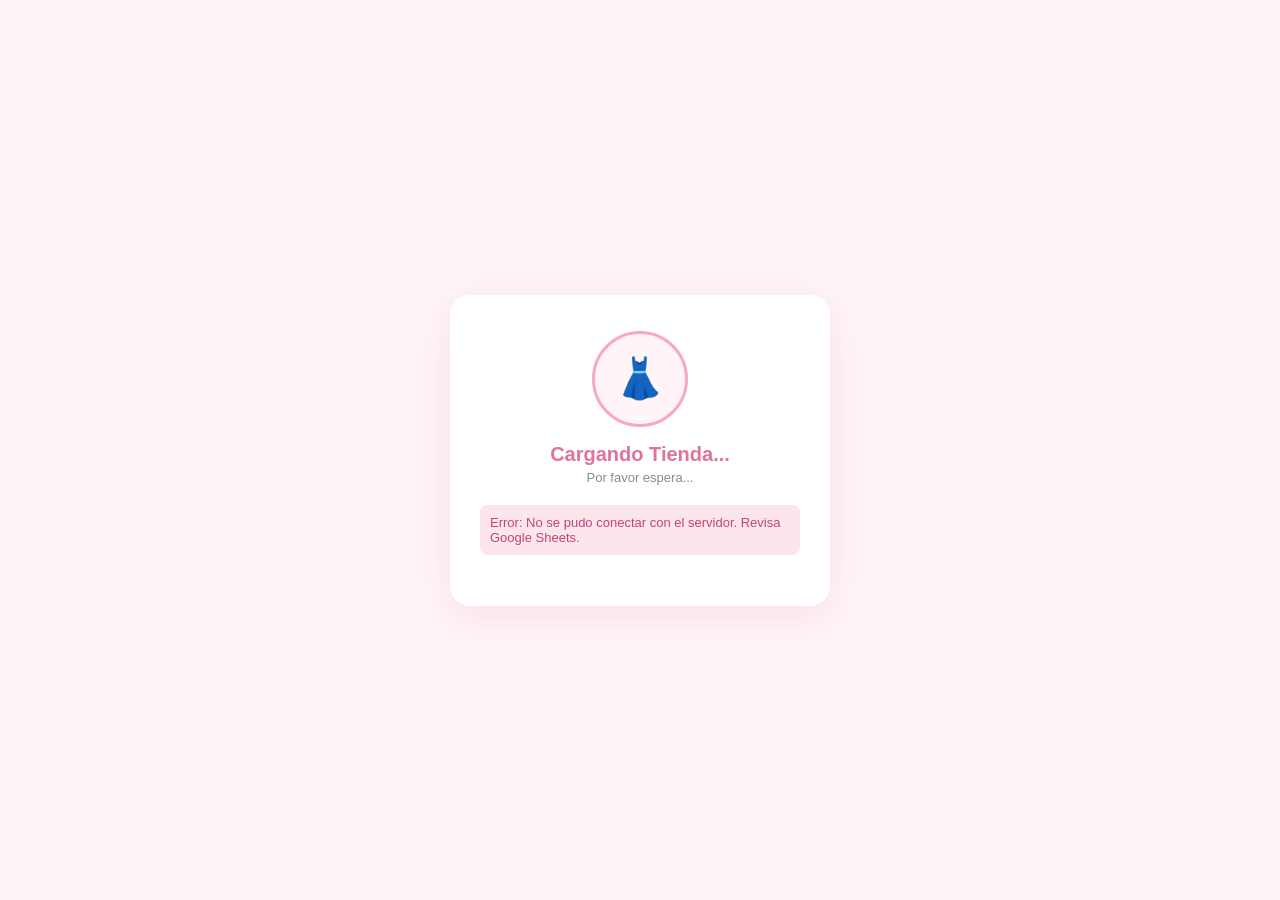
==== index.html @ da3b4fdd "index.html" ====
<!DOCTYPE html>
<html lang="es">
<head>
  <meta charset="utf-8">
  <meta name="viewport" content="width=device-width, initial-scale=1">
  <title>Sistema POS - Mi Tienda de Ropa</title>
  <style>
    :root { --rosa: #f7a8c4; --rosa-oscuro: #e0729e; --blanco: #ffffff; --gris: #8a8a8a; --fondo: #fff5f8; }
    * { box-sizing: border-box; }
    body { font-family: 'Segoe UI', Arial, sans-serif; margin: 0; background: var(--fondo); min-height: 100vh; display: flex; align-items: center; justify-content: center; color: #333; }
    
    /* TARJETA DE LOGIN */
    .auth-card { background: var(--blanco); border-radius: 20px; padding: 36px 30px; box-shadow: 0 10px 40px rgba(224, 114, 158, 0.18); text-align: center; width: 100%; max-width: 380px; }
    .logo-box { width: 96px; height: 96px; margin: 0 auto 16px; border-radius: 50%; background: var(--fondo); border: 3px solid var(--rosa); display: flex; align-items: center; justify-content: center; overflow: hidden; font-size: 40px; }
    .logo-box img { width: 100%; height: 100%; object-fit: cover; }
    h1 { font-size: 20px; margin: 4px 0; color: var(--rosa-oscuro); font-weight: 700; }
    .subtitulo { font-size: 13px; color: var(--gris); margin-bottom: 20px; }
    input { width: 100%; padding: 12px; margin-bottom: 12px; border: 1.5px solid #f0d5e0; border-radius: 10px; outline: none; }
    .btn-principal { width: 100%; padding: 12px; background: linear-gradient(135deg, var(--rosa), var(--rosa-oscuro)); color: white; border: none; border-radius: 10px; font-weight: 600; cursor: pointer; transition: 0.3s; }
    .btn-principal:hover { opacity: 0.8; }
    .btn-principal:disabled { background: #ccc; cursor: not-allowed; }
    
    /* MENSAJES */
    .mensaje { font-size: 13px; padding: 10px; border-radius: 8px; margin-bottom: 15px; display: none; text-align: left; }
    .error { background: #fde5ec; color: #c0447a; display: block; }
    .ok { background: #e6f7ea; color: #2a8a4a; display: block; }
    .oculto { display: none; }
    .switch-modo { margin-top: 15px; font-size: 13px; color: var(--gris); }
    .switch-modo a { color: var(--rosa-oscuro); text-decoration: none; font-weight: 600; cursor: pointer; }

    /* DASHBOARD (APP) */
    #vistaApp { width: 95%; max-width: 900px; padding: 20px; }
    .topbar { background: white; padding: 15px; border-radius: 15px; display: flex; justify-content: space-between; align-items: center; margin-bottom: 20px; box-shadow: 0 4px 15px rgba(0,0,0,0.05); }
    .card-inv { background: white; padding: 20px; border-radius: 15px; box-shadow: 0 4px 15px rgba(0,0,0,0.05); overflow-x: auto; }
    table { width: 100%; border-collapse: collapse; min-width: 500px; }
    th, td { padding: 12px; text-align: left; border-bottom: 1px solid #eee; font-size: 14px; }
    th { color: var(--gris); font-weight: 600; text-transform: uppercase; font-size: 11px; }
  </style>
</head>
<body>

  <!-- PANTALLA DE LOGIN / REGISTRO -->
  <div id="vistaAuth" class="auth-card">
    <div class="logo-box" id="logoContenedor">👗</div>
    <h1 id="uiNombreTienda">Cargando Tienda...</h1>
    <div class="subtitulo" id="uiSubtitulo">Por favor espera...</div>

    <div id="msgAuth" class="mensaje"></div>

    <!-- Formulario Login -->
    <div id="formLogin" class="oculto">
      <input type="text" id="logUser" placeholder="Usuario">
      <input type="password" id="logPass" placeholder="Contraseña">
      <button class="btn-principal" id="btnIngresar" onclick="ejecutarLogin()">Ingresar</button>
      <div class="switch-modo">¿No tienes cuenta? <a onclick="cambiarVista(true)">Crear usuario</a></div>
    </div>

    <!-- Formulario Registro -->
    <div id="formReg" class="oculto">
      <input type="text" id="regNom" placeholder="Nombre completo">
      <input type="text" id="regUser" placeholder="Nombre de usuario">
      <input type="password" id="regPass" placeholder="Contraseña">
      <button class="btn-principal" id="btnRegistrar" onclick="ejecutarRegistro()">Registrarme</button>
      <div class="switch-modo">¿Ya tienes cuenta? <a onclick="cambiarVista(false)">Iniciar sesión</a></div>
    </div>
  </div>

  <!-- PANTALLA PRINCIPAL (DASHBOARD) -->
  <div id="vistaApp" class="oculto">
    <div class="topbar">
      <div>
        <strong id="appNombreTienda" style="color: var(--rosa-oscuro);">Tienda</strong> | 
        <span id="appUser" style="font-size: 13px; color: var(--gris);">Usuario</span>
      </div>
      <button onclick="location.reload()" style="background:none; border:1px solid var(--rosa-oscuro); color:var(--rosa-oscuro); cursor:pointer; padding:6px 12px; border-radius:8px; font-weight: 600;">Cerrar Sesión</button>
    </div>

    <div class="card-inv">
      <h3 style="margin-top: 0; color: var(--rosa-oscuro);">📦 Inventario Actual</h3>
      <table>
        <thead>
          <tr><th>Producto</th><th>Categoría</th><th>Stock</th><th>Precio</th></tr>
        </thead>
        <tbody id="bodyInv">
          <tr><td colspan="4">Cargando inventario...</td></tr>
        </tbody>
      </table>
    </div>
  </div>

  <script>
    const API_URL = 'https://script.google.com/macros/s/AKfycbwF0T4dFM_SbfCxq6dBBSdQBL_xP2R64RZFJW-ly0AGiEWuRvVrIHXV7AQ2WrchaT_W/exec';
    let sesionActual = null;

    // FUNCIÓN PARA LLAMAR AL SERVIDOR
    async function llamarAPI(accion, params = {}, metodo = 'POST') {
      let url = API_URL;
      let opciones = { 
        method: 'POST', 
        mode: 'cors', 
        headers: { 'Content-Type': 'text/plain;charset=utf-8' } 
      };
      
      const cuerpo = { action: accion, ...params };
      
      if (metodo === 'GET') { 
        url += `?${new URLSearchParams(cuerpo).toString()}`; 
        opciones.method = 'GET'; 
        delete opciones.headers;
      } else { 
        opciones.body = JSON.stringify(cuerpo); 
      }

      const res = await fetch(url, opciones);
      const texto = await res.text();
      const json = JSON.parse(texto);
      if (!json.ok) throw new Error(json.error);
      return json.data;
    }

    // CARGA INICIAL
    window.onload = async () => {
      try {
        const config = await llamarAPI('getConfigPublica', {}, 'GET');
        document.getElementById('uiNombreTienda').innerText = config.nombreEmpresa;
        document.getElementById('uiSubtitulo').innerText = 'Ingresa a tu cuenta';
        document.getElementById('formLogin').classList.remove('oculto');
        if(config.logoUrl) document.getElementById('logoContenedor').innerHTML = `<img src="${config.logoUrl}">`;
      } catch (e) {
        mostrarMensaje("Error: No se pudo conectar con el servidor. Revisa Google Sheets.", "error");
      }
    };

    // CAMBIAR ENTRE LOGIN Y REGISTRO
    function cambiarVista(irARegistro) {
      document.getElementById('formLogin').classList.toggle('oculto', irARegistro);
      document.getElementById('formReg').classList.toggle('oculto', !irARegistro);
      document.getElementById('uiSubtitulo').innerText = irARegistro ? 'Crea tu cuenta de vendedor' : 'Ingresa a tu cuenta';
      document.getElementById('msgAuth').className = 'mensaje';
    }

    function mostrarMensaje(txt, tipo) {
      const m = document.getElementById('msgAuth');
      m.innerText = txt;
      m.className = `mensaje ${tipo}`;
    }

    // --- FUNCIÓN LOGIN ---
    async function ejecutarLogin() {
      const usuario = document.getElementById('logUser').value.trim();
      const password = document.getElementById('logPass').value;
      const btn = document.getElementById('btnIngresar');

      if (!usuario || !password) return mostrarMensaje("Completa todos los campos", "error");

      try {
        btn.disabled = true;
        mostrarMensaje("Validando...", "ok");
        const data = await llamarAPI('login', { usuario, password });
        sesionActual = data;
        entrarApp();
      } catch (e) {
        mostrarMensaje(e.message, "error");
      } finally {
        btn.disabled = false;
      }
    }

    // --- FUNCIÓN REGISTRO ---
    async function ejecutarRegistro() {
      const nombre = document.getElementById('regNom').value.trim();
      const usuario = document.getElementById('regUser').value.trim();
      const password = document.getElementById('regPass').value;
      const btn = document.getElementById('btnRegistrar');

      if (!nombre || !usuario || !password) return mostrarMensaje("Completa todos los campos", "error");

      try {
        btn.disabled = true;
        mostrarMensaje("Registrando...", "ok");
        await llamarAPI('registrarUsuario', { nombre, usuario, password });
        mostrarMensaje("¡Cuenta creada! Inicia sesión ahora.", "ok");
        cambiarVista(false);
      } catch (e) {
        mostrarMensaje(e.message, "error");
      } finally {
        btn.disabled = false;
      }
    }

    // ENTRAR AL DASHBOARD
    function entrarApp() {
      document.getElementById('vistaAuth').classList.add('oculto');
      document.getElementById('vistaApp').classList.remove('oculto');
      document.getElementById('appUser').innerText = sesionActual.nombre;
      document.getElementById('appNombreTienda').innerText = document.getElementById('uiNombreTienda').innerText;
      cargarInventario();
    }

    // CARGAR TABLA DE INVENTARIO
    async function cargarInventario() {
      try {
        const productos = await llamarAPI('getInventario', {}, 'GET');
        const body = document.getElementById('bodyInv');
        body.innerHTML = '';

        if (!productos || productos.length === 0) {
          body.innerHTML = '<tr><td colspan="4">No hay productos registrados.</td></tr>';
          return;
        }

        productos.forEach(p => {
          body.innerHTML += `
            <tr>
              <td>${p.producto}</td>
              <td>${p.categoria || '-'}</td>
              <td style="color:${p.stock <= p.stockMinimo ? 'red':'inherit'}">${p.stock}</td>
              <td>$${p.precio}</td>
            </tr>`;
        });
      } catch (e) {
        console.error(e);
      }
    }
  </script>
</body>
</html>
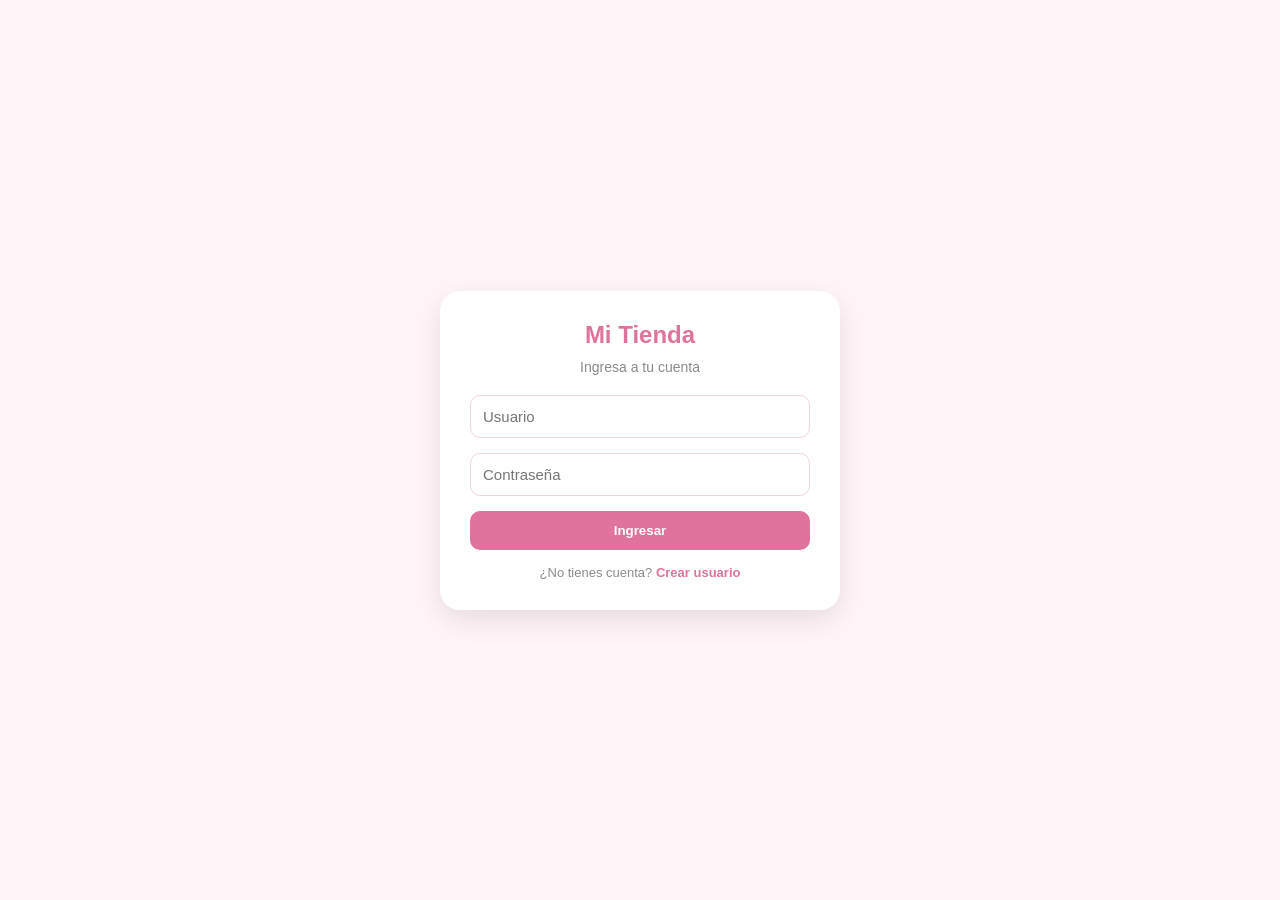
==== commit 683d87b4: "index.html" ====
--- a/index.html
+++ b/index.html
@@ -3,224 +3,168 @@
 <head>
   <meta charset="utf-8">
   <meta name="viewport" content="width=device-width, initial-scale=1">
-  <title>Sistema POS - Mi Tienda de Ropa</title>
+  <title>POS - Mi Tienda de Ropa</title>
   <style>
     :root { --rosa: #f7a8c4; --rosa-oscuro: #e0729e; --blanco: #ffffff; --gris: #8a8a8a; --fondo: #fff5f8; }
-    * { box-sizing: border-box; }
-    body { font-family: 'Segoe UI', Arial, sans-serif; margin: 0; background: var(--fondo); min-height: 100vh; display: flex; align-items: center; justify-content: center; color: #333; }
+    * { box-sizing: border-box; font-family: 'Segoe UI', sans-serif; }
+    body { margin: 0; background: var(--fondo); display: flex; align-items: center; justify-content: center; min-height: 100vh; }
     
-    /* TARJETA DE LOGIN */
-    .auth-card { background: var(--blanco); border-radius: 20px; padding: 36px 30px; box-shadow: 0 10px 40px rgba(224, 114, 158, 0.18); text-align: center; width: 100%; max-width: 380px; }
-    .logo-box { width: 96px; height: 96px; margin: 0 auto 16px; border-radius: 50%; background: var(--fondo); border: 3px solid var(--rosa); display: flex; align-items: center; justify-content: center; overflow: hidden; font-size: 40px; }
-    .logo-box img { width: 100%; height: 100%; object-fit: cover; }
-    h1 { font-size: 20px; margin: 4px 0; color: var(--rosa-oscuro); font-weight: 700; }
-    .subtitulo { font-size: 13px; color: var(--gris); margin-bottom: 20px; }
-    input { width: 100%; padding: 12px; margin-bottom: 12px; border: 1.5px solid #f0d5e0; border-radius: 10px; outline: none; }
-    .btn-principal { width: 100%; padding: 12px; background: linear-gradient(135deg, var(--rosa), var(--rosa-oscuro)); color: white; border: none; border-radius: 10px; font-weight: 600; cursor: pointer; transition: 0.3s; }
-    .btn-principal:hover { opacity: 0.8; }
-    .btn-principal:disabled { background: #ccc; cursor: not-allowed; }
+    .card { background: white; border-radius: 20px; padding: 30px; box-shadow: 0 10px 30px rgba(0,0,0,0.1); width: 100%; max-width: 400px; text-align: center; }
+    h1 { color: var(--rosa-oscuro); margin: 0 0 10px; font-size: 24px; }
+    .sub { color: var(--gris); font-size: 14px; margin-bottom: 20px; }
     
-    /* MENSAJES */
-    .mensaje { font-size: 13px; padding: 10px; border-radius: 8px; margin-bottom: 15px; display: none; text-align: left; }
+    input, select { width: 100%; padding: 12px; margin-bottom: 15px; border: 1.5px solid #f0d5e0; border-radius: 10px; outline: none; font-size: 15px; }
+    button { width: 100%; padding: 12px; background: var(--rosa-oscuro); color: white; border: none; border-radius: 10px; font-weight: bold; cursor: pointer; transition: 0.3s; }
+    button:hover { opacity: 0.8; }
+    
+    .msg { padding: 10px; border-radius: 10px; margin-bottom: 15px; font-size: 14px; display: none; }
     .error { background: #fde5ec; color: #c0447a; display: block; }
     .ok { background: #e6f7ea; color: #2a8a4a; display: block; }
+    
     .oculto { display: none; }
-    .switch-modo { margin-top: 15px; font-size: 13px; color: var(--gris); }
-    .switch-modo a { color: var(--rosa-oscuro); text-decoration: none; font-weight: 600; cursor: pointer; }
+    .link { margin-top: 15px; font-size: 13px; color: var(--gris); }
+    .link a { color: var(--rosa-oscuro); cursor: pointer; font-weight: bold; text-decoration: none; }
 
-    /* DASHBOARD (APP) */
-    #vistaApp { width: 95%; max-width: 900px; padding: 20px; }
-    .topbar { background: white; padding: 15px; border-radius: 15px; display: flex; justify-content: space-between; align-items: center; margin-bottom: 20px; box-shadow: 0 4px 15px rgba(0,0,0,0.05); }
-    .card-inv { background: white; padding: 20px; border-radius: 15px; box-shadow: 0 4px 15px rgba(0,0,0,0.05); overflow-x: auto; }
-    table { width: 100%; border-collapse: collapse; min-width: 500px; }
-    th, td { padding: 12px; text-align: left; border-bottom: 1px solid #eee; font-size: 14px; }
-    th { color: var(--gris); font-weight: 600; text-transform: uppercase; font-size: 11px; }
+    /* Estilos del Dashboard */
+    #vistaApp { max-width: 900px; width: 95%; }
+    .tabla-box { background: white; padding: 20px; border-radius: 15px; margin-top: 20px; overflow-x: auto; }
+    table { width: 100%; border-collapse: collapse; }
+    th, td { text-align: left; padding: 12px; border-bottom: 1px solid #eee; }
+    th { color: var(--gris); font-size: 12px; text-transform: uppercase; }
   </style>
 </head>
 <body>
 
-  <!-- PANTALLA DE LOGIN / REGISTRO -->
-  <div id="vistaAuth" class="auth-card">
-    <div class="logo-box" id="logoContenedor">👗</div>
-    <h1 id="uiNombreTienda">Cargando Tienda...</h1>
-    <div class="subtitulo" id="uiSubtitulo">Por favor espera...</div>
+  <!-- PANTALLA DE ACCESO -->
+  <div id="vistaAuth" class="card">
+    <h1 id="txtTienda">Mi Tienda</h1>
+    <div class="sub" id="txtSub">Ingresa a tu cuenta</div>
+    <div id="mensaje" class="msg"></div>
 
-    <div id="msgAuth" class="mensaje"></div>
-
-    <!-- Formulario Login -->
-    <div id="formLogin" class="oculto">
-      <input type="text" id="logUser" placeholder="Usuario">
-      <input type="password" id="logPass" placeholder="Contraseña">
-      <button class="btn-principal" id="btnIngresar" onclick="ejecutarLogin()">Ingresar</button>
-      <div class="switch-modo">¿No tienes cuenta? <a onclick="cambiarVista(true)">Crear usuario</a></div>
+    <!-- Login -->
+    <div id="formLogin">
+      <input type="text" id="lUser" placeholder="Usuario">
+      <input type="password" id="lPass" placeholder="Contraseña">
+      <button onclick="login()">Ingresar</button>
+      <div class="link">¿No tienes cuenta? <a onclick="toggle(true)">Crear usuario</a></div>
     </div>
 
-    <!-- Formulario Registro -->
+    <!-- Registro -->
     <div id="formReg" class="oculto">
-      <input type="text" id="regNom" placeholder="Nombre completo">
-      <input type="text" id="regUser" placeholder="Nombre de usuario">
-      <input type="password" id="regPass" placeholder="Contraseña">
-      <button class="btn-principal" id="btnRegistrar" onclick="ejecutarRegistro()">Registrarme</button>
-      <div class="switch-modo">¿Ya tienes cuenta? <a onclick="cambiarVista(false)">Iniciar sesión</a></div>
+      <input type="text" id="rNom" placeholder="Nombre Completo">
+      <input type="text" id="rUser" placeholder="Nombre de Usuario">
+      <input type="password" id="rPass" placeholder="Contraseña">
+      <select id="rRol">
+        <option value="Vendedor">Vendedor</option>
+        <option value="Admin">Administrador</option>
+      </select>
+      <button onclick="registrar()">Registrar Usuario</button>
+      <div class="link">¿Ya tienes cuenta? <a onclick="toggle(false)">Iniciar sesión</a></div>
     </div>
   </div>
 
-  <!-- PANTALLA PRINCIPAL (DASHBOARD) -->
+  <!-- PANTALLA DE LA APP -->
   <div id="vistaApp" class="oculto">
-    <div class="topbar">
-      <div>
-        <strong id="appNombreTienda" style="color: var(--rosa-oscuro);">Tienda</strong> | 
-        <span id="appUser" style="font-size: 13px; color: var(--gris);">Usuario</span>
+    <div class="card" style="max-width: 100%; text-align: left;">
+      <div style="display: flex; justify-content: space-between; align-items: center;">
+        <div>
+          <h2 style="margin:0; color: var(--rosa-oscuro);">Hola, <span id="uNombre"></span></h2>
+          <span id="uRol" style="color: var(--gris); font-size: 14px;"></span>
+        </div>
+        <button onclick="location.reload()" style="width: auto; padding: 8px 15px;">Cerrar Sesión</button>
       </div>
-      <button onclick="location.reload()" style="background:none; border:1px solid var(--rosa-oscuro); color:var(--rosa-oscuro); cursor:pointer; padding:6px 12px; border-radius:8px; font-weight: 600;">Cerrar Sesión</button>
     </div>
 
-    <div class="card-inv">
-      <h3 style="margin-top: 0; color: var(--rosa-oscuro);">📦 Inventario Actual</h3>
+    <div class="tabla-box">
+      <h3 style="color: var(--rosa-oscuro);">📦 Inventario de Productos</h3>
       <table>
         <thead>
           <tr><th>Producto</th><th>Categoría</th><th>Stock</th><th>Precio</th></tr>
         </thead>
-        <tbody id="bodyInv">
-          <tr><td colspan="4">Cargando inventario...</td></tr>
+        <tbody id="listaInv">
+          <tr><td colspan="4">Cargando datos...</td></tr>
         </tbody>
       </table>
     </div>
   </div>
 
   <script>
-    const API_URL = 'https://script.google.com/macros/s/AKfycbwF0T4dFM_SbfCxq6dBBSdQBL_xP2R64RZFJW-ly0AGiEWuRvVrIHXV7AQ2WrchaT_W/exec';
-    let sesionActual = null;
+    // URL DE TU SCRIPT DE GOOGLE
+    const URL = 'https://script.google.com/macros/s/AKfycbwF0T4dFM_SbfCxq6dBBSdQBL_xP2R64RZFJW-ly0AGiEWuRvVrIHXV7AQ2WrchaT_W/exec';
 
-    // FUNCIÓN PARA LLAMAR AL SERVIDOR
-    async function llamarAPI(accion, params = {}, metodo = 'POST') {
-      let url = API_URL;
-      let opciones = { 
-        method: 'POST', 
-        mode: 'cors', 
-        headers: { 'Content-Type': 'text/plain;charset=utf-8' } 
+    async function api(accion, datos = {}, metodo = 'POST') {
+      const opciones = {
+        method: 'POST',
+        body: JSON.stringify({ action: accion, ...datos })
       };
-      
-      const cuerpo = { action: accion, ...params };
-      
-      if (metodo === 'GET') { 
-        url += `?${new URLSearchParams(cuerpo).toString()}`; 
-        opciones.method = 'GET'; 
-        delete opciones.headers;
-      } else { 
-        opciones.body = JSON.stringify(cuerpo); 
-      }
+      // Si es GET, enviamos parámetros en la URL
+      const link = metodo === 'GET' ? `${URL}?action=${accion}&${new URLSearchParams(datos)}` : URL;
+      if(metodo === 'GET') delete opciones.body, opciones.method = 'GET';
 
-      const res = await fetch(url, opciones);
-      const texto = await res.text();
-      const json = JSON.parse(texto);
+      const res = await fetch(link, opciones);
+      const json = await res.json();
       if (!json.ok) throw new Error(json.error);
       return json.data;
     }
 
-    // CARGA INICIAL
+    function toggle(reg) {
+      document.getElementById('formLogin').classList.toggle('oculto', reg);
+      document.getElementById('formReg').classList.toggle('oculto', !reg);
+      document.getElementById('txtSub').innerText = reg ? 'Crea tu cuenta de vendedor' : 'Ingresa a tu cuenta';
+    }
+
+    function msg(t, tipo) {
+      const e = document.getElementById('mensaje');
+      e.innerText = t;
+      e.className = 'msg ' + tipo;
+    }
+
+    async function login() {
+      const usuario = document.getElementById('lUser').value;
+      const password = document.getElementById('lPass').value;
+      try {
+        msg("Verificando...", "ok");
+        const user = await api('login', { usuario, password });
+        entrar(user);
+      } catch (e) { msg(e.message, "error"); }
+    }
+
+    async function registrar() {
+      const nombre = document.getElementById('rNom').value;
+      const usuario = document.getElementById('rUser').value;
+      const password = document.getElementById('rPass').value;
+      const rol = document.getElementById('rRol').value;
+      try {
+        msg("Guardando...", "ok");
+        await api('registrarUsuario', { nombre, usuario, password, rol });
+        msg("¡Creado! Ya puedes entrar.", "ok");
+        toggle(false);
+      } catch (e) { msg(e.message, "error"); }
+    }
+
+    function entrar(user) {
+      document.getElementById('vistaAuth').classList.add('oculto');
+      document.getElementById('vistaApp').classList.remove('oculto');
+      document.getElementById('uNombre').innerText = user.nombre;
+      document.getElementById('uRol').innerText = "Rol: " + user.rol;
+      cargarInv();
+    }
+
+    async function cargarInv() {
+      const data = await api('getInventario', {}, 'GET');
+      const body = document.getElementById('listaInv');
+      body.innerHTML = data.length ? '' : '<tr><td colspan="4">No hay productos.</td></tr>';
+      data.forEach(p => {
+        body.innerHTML += `<tr><td>${p.producto}</td><td>${p.categoria}</td><td>${p.stock}</td><td>$${p.precio}</td></tr>`;
+      });
+    }
+
+    // Al cargar la página
     window.onload = async () => {
       try {
-        const config = await llamarAPI('getConfigPublica', {}, 'GET');
-        document.getElementById('uiNombreTienda').innerText = config.nombreEmpresa;
-        document.getElementById('uiSubtitulo').innerText = 'Ingresa a tu cuenta';
-        document.getElementById('formLogin').classList.remove('oculto');
-        if(config.logoUrl) document.getElementById('logoContenedor').innerHTML = `<img src="${config.logoUrl}">`;
-      } catch (e) {
-        mostrarMensaje("Error: No se pudo conectar con el servidor. Revisa Google Sheets.", "error");
-      }
-    };
-
-    // CAMBIAR ENTRE LOGIN Y REGISTRO
-    function cambiarVista(irARegistro) {
-      document.getElementById('formLogin').classList.toggle('oculto', irARegistro);
-      document.getElementById('formReg').classList.toggle('oculto', !irARegistro);
-      document.getElementById('uiSubtitulo').innerText = irARegistro ? 'Crea tu cuenta de vendedor' : 'Ingresa a tu cuenta';
-      document.getElementById('msgAuth').className = 'mensaje';
-    }
-
-    function mostrarMensaje(txt, tipo) {
-      const m = document.getElementById('msgAuth');
-      m.innerText = txt;
-      m.className = `mensaje ${tipo}`;
-    }
-
-    // --- FUNCIÓN LOGIN ---
-    async function ejecutarLogin() {
-      const usuario = document.getElementById('logUser').value.trim();
-      const password = document.getElementById('logPass').value;
-      const btn = document.getElementById('btnIngresar');
-
-      if (!usuario || !password) return mostrarMensaje("Completa todos los campos", "error");
-
-      try {
-        btn.disabled = true;
-        mostrarMensaje("Validando...", "ok");
-        const data = await llamarAPI('login', { usuario, password });
-        sesionActual = data;
-        entrarApp();
-      } catch (e) {
-        mostrarMensaje(e.message, "error");
-      } finally {
-        btn.disabled = false;
-      }
-    }
-
-    // --- FUNCIÓN REGISTRO ---
-    async function ejecutarRegistro() {
-      const nombre = document.getElementById('regNom').value.trim();
-      const usuario = document.getElementById('regUser').value.trim();
-      const password = document.getElementById('regPass').value;
-      const btn = document.getElementById('btnRegistrar');
-
-      if (!nombre || !usuario || !password) return mostrarMensaje("Completa todos los campos", "error");
-
-      try {
-        btn.disabled = true;
-        mostrarMensaje("Registrando...", "ok");
-        await llamarAPI('registrarUsuario', { nombre, usuario, password });
-        mostrarMensaje("¡Cuenta creada! Inicia sesión ahora.", "ok");
-        cambiarVista(false);
-      } catch (e) {
-        mostrarMensaje(e.message, "error");
-      } finally {
-        btn.disabled = false;
-      }
-    }
-
-    // ENTRAR AL DASHBOARD
-    function entrarApp() {
-      document.getElementById('vistaAuth').classList.add('oculto');
-      document.getElementById('vistaApp').classList.remove('oculto');
-      document.getElementById('appUser').innerText = sesionActual.nombre;
-      document.getElementById('appNombreTienda').innerText = document.getElementById('uiNombreTienda').innerText;
-      cargarInventario();
-    }
-
-    // CARGAR TABLA DE INVENTARIO
-    async function cargarInventario() {
-      try {
-        const productos = await llamarAPI('getInventario', {}, 'GET');
-        const body = document.getElementById('bodyInv');
-        body.innerHTML = '';
-
-        if (!productos || productos.length === 0) {
-          body.innerHTML = '<tr><td colspan="4">No hay productos registrados.</td></tr>';
-          return;
-        }
-
-        productos.forEach(p => {
-          body.innerHTML += `
-            <tr>
-              <td>${p.producto}</td>
-              <td>${p.categoria || '-'}</td>
-              <td style="color:${p.stock <= p.stockMinimo ? 'red':'inherit'}">${p.stock}</td>
-              <td>$${p.precio}</td>
-            </tr>`;
-        });
-      } catch (e) {
-        console.error(e);
-      }
+        const c = await api('getConfigPublica', {}, 'GET');
+        document.getElementById('txtTienda').innerText = c.nombreEmpresa;
+      } catch(e) {}
     }
   </script>
 </body>
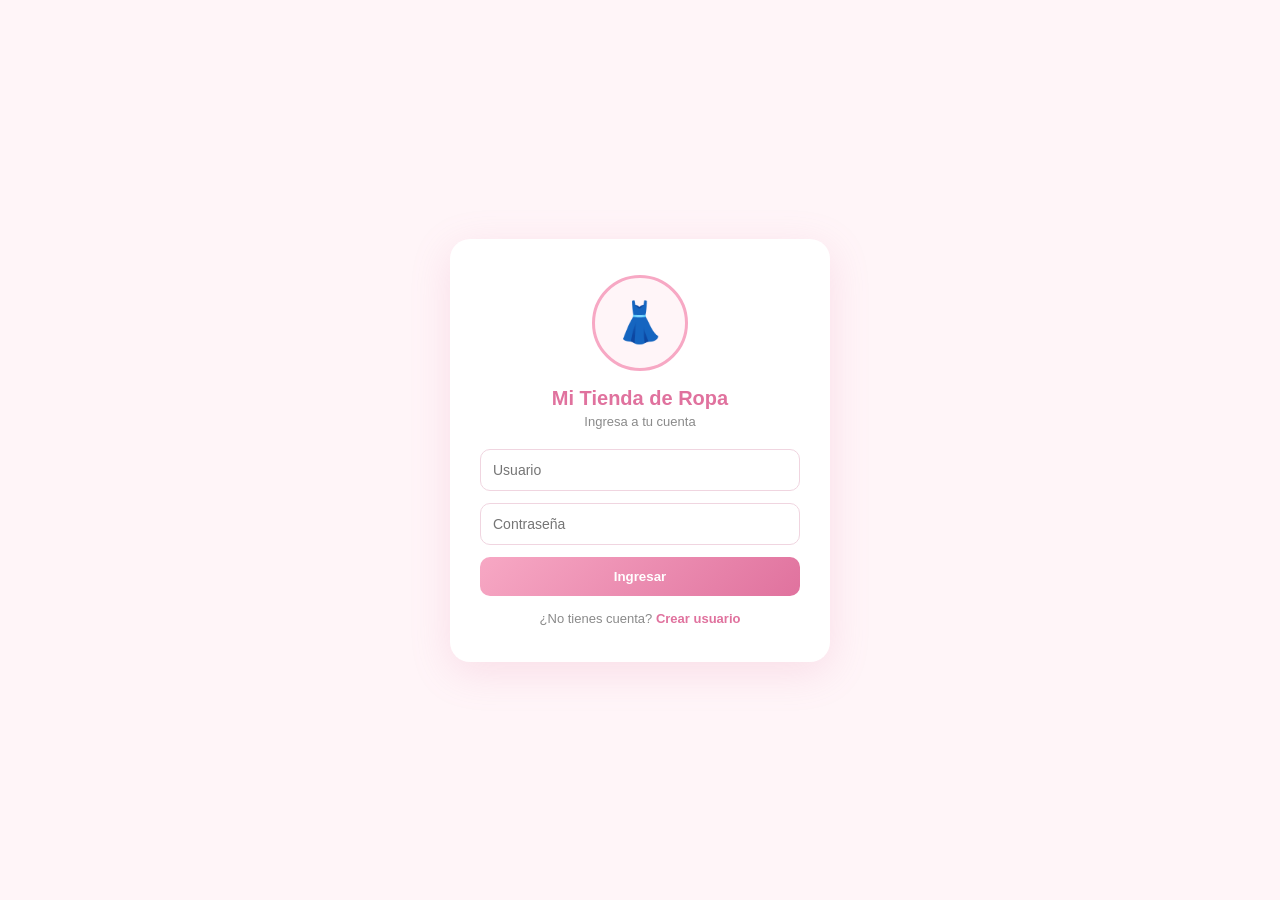
==== commit d1c86b45: "index.html" ====
--- a/index.html
+++ b/index.html
@@ -3,169 +3,195 @@
 <head>
   <meta charset="utf-8">
   <meta name="viewport" content="width=device-width, initial-scale=1">
-  <title>POS - Mi Tienda de Ropa</title>
+  <title>Mi Tienda de Ropa</title>
   <style>
-    :root { --rosa: #f7a8c4; --rosa-oscuro: #e0729e; --blanco: #ffffff; --gris: #8a8a8a; --fondo: #fff5f8; }
-    * { box-sizing: border-box; font-family: 'Segoe UI', sans-serif; }
-    body { margin: 0; background: var(--fondo); display: flex; align-items: center; justify-content: center; min-height: 100vh; }
+    :root {
+      --rosa: #f7a8c4;
+      --rosa-oscuro: #e0729e;
+      --blanco: #ffffff;
+      --gris: #8a8a8a;
+      --fondo: #fff5f8;
+    }
+    * { box-sizing: border-box; }
+    body {
+      font-family: 'Segoe UI', Arial, sans-serif;
+      margin: 0; background: var(--fondo);
+      min-height: 100vh; display: flex; align-items: center; justify-content: center; color: #333;
+    }
+
+    /* TARJETA PRINCIPAL (ESTILO ORIGINAL) */
+    .auth-card {
+      background: var(--blanco);
+      border-radius: 20px; padding: 36px 30px;
+      box-shadow: 0 10px 40px rgba(224, 114, 158, 0.18);
+      text-align: center; width: 100%; max-width: 380px;
+    }
+
+    .logo-box {
+      width: 96px; height: 96px; margin: 0 auto 16px;
+      border-radius: 50%; background: var(--fondo);
+      border: 3px solid var(--rosa);
+      display: flex; align-items: center; justify-content: center;
+      overflow: hidden; font-size: 40px;
+    }
+    .logo-box img { width: 100%; height: 100%; object-fit: cover; }
     
-    .card { background: white; border-radius: 20px; padding: 30px; box-shadow: 0 10px 30px rgba(0,0,0,0.1); width: 100%; max-width: 400px; text-align: center; }
-    h1 { color: var(--rosa-oscuro); margin: 0 0 10px; font-size: 24px; }
-    .sub { color: var(--gris); font-size: 14px; margin-bottom: 20px; }
-    
-    input, select { width: 100%; padding: 12px; margin-bottom: 15px; border: 1.5px solid #f0d5e0; border-radius: 10px; outline: none; font-size: 15px; }
-    button { width: 100%; padding: 12px; background: var(--rosa-oscuro); color: white; border: none; border-radius: 10px; font-weight: bold; cursor: pointer; transition: 0.3s; }
-    button:hover { opacity: 0.8; }
-    
-    .msg { padding: 10px; border-radius: 10px; margin-bottom: 15px; font-size: 14px; display: none; }
+    h1 { font-size: 20px; margin: 4px 0; color: var(--rosa-oscuro); font-weight: 700; }
+    .subtitulo { font-size: 13px; color: var(--gris); margin-bottom: 20px; }
+
+    input, select {
+      width: 100%; padding: 12px; margin-bottom: 12px;
+      border: 1.5px solid #f0d5e0; border-radius: 10px; outline: none; font-size: 14px;
+    }
+    input:focus { border-color: var(--rosa-oscuro); }
+
+    .btn-principal {
+      width: 100%; padding: 12px;
+      background: linear-gradient(135deg, var(--rosa), var(--rosa-oscuro));
+      color: white; border: none; border-radius: 10px;
+      font-weight: 600; cursor: pointer; transition: 0.2s;
+    }
+    .btn-principal:hover { opacity: 0.9; }
+
+    .mensaje {
+      font-size: 13px; padding: 10px; border-radius: 8px;
+      margin-bottom: 15px; display: none; text-align: left;
+    }
     .error { background: #fde5ec; color: #c0447a; display: block; }
     .ok { background: #e6f7ea; color: #2a8a4a; display: block; }
-    
+
     .oculto { display: none; }
-    .link { margin-top: 15px; font-size: 13px; color: var(--gris); }
-    .link a { color: var(--rosa-oscuro); cursor: pointer; font-weight: bold; text-decoration: none; }
+    .switch-modo { margin-top: 15px; font-size: 13px; color: var(--gris); }
+    .switch-modo a { color: var(--rosa-oscuro); font-weight: 600; text-decoration: none; cursor: pointer; }
 
-    /* Estilos del Dashboard */
-    #vistaApp { max-width: 900px; width: 95%; }
-    .tabla-box { background: white; padding: 20px; border-radius: 15px; margin-top: 20px; overflow-x: auto; }
-    table { width: 100%; border-collapse: collapse; }
-    th, td { text-align: left; padding: 12px; border-bottom: 1px solid #eee; }
-    th { color: var(--gris); font-size: 12px; text-transform: uppercase; }
+    /* DASHBOARD */
+    #vistaApp { max-width: 900px; width: 95%; margin: 20px; }
+    .topbar {
+      background: white; padding: 15px; border-radius: 15px;
+      display: flex; justify-content: space-between; align-items: center;
+      margin-bottom: 20px; box-shadow: 0 4px 15px rgba(0,0,0,0.05);
+    }
+    table { width: 100%; border-collapse: collapse; background: white; border-radius: 15px; overflow: hidden; }
+    th, td { padding: 12px; text-align: left; border-bottom: 1px solid #eee; }
+    th { color: var(--rosa-oscuro); font-size: 12px; text-transform: uppercase; }
   </style>
 </head>
 <body>
 
-  <!-- PANTALLA DE ACCESO -->
-  <div id="vistaAuth" class="card">
-    <h1 id="txtTienda">Mi Tienda</h1>
-    <div class="sub" id="txtSub">Ingresa a tu cuenta</div>
-    <div id="mensaje" class="msg"></div>
+  <div id="vistaAuth" class="auth-card">
+    <div class="logo-box" id="logoWrap">👗</div>
+    <h1 id="txtNombreTienda">Mi Tienda de Ropa</h1>
+    <div class="subtitulo" id="txtSub">Ingresa a tu cuenta</div>
+
+    <div id="msg" class="mensaje"></div>
 
     <!-- Login -->
     <div id="formLogin">
       <input type="text" id="lUser" placeholder="Usuario">
       <input type="password" id="lPass" placeholder="Contraseña">
-      <button onclick="login()">Ingresar</button>
-      <div class="link">¿No tienes cuenta? <a onclick="toggle(true)">Crear usuario</a></div>
+      <button class="btn-principal" onclick="ejecutarLogin()">Ingresar</button>
+      <div class="switch-modo">¿No tienes cuenta? <a onclick="toggle(true)">Crear usuario</a></div>
     </div>
 
     <!-- Registro -->
     <div id="formReg" class="oculto">
-      <input type="text" id="rNom" placeholder="Nombre Completo">
-      <input type="text" id="rUser" placeholder="Nombre de Usuario">
+      <input type="text" id="rNom" placeholder="Nombre completo">
+      <input type="text" id="rUser" placeholder="Nombre de usuario">
       <input type="password" id="rPass" placeholder="Contraseña">
       <select id="rRol">
         <option value="Vendedor">Vendedor</option>
         <option value="Admin">Administrador</option>
       </select>
-      <button onclick="registrar()">Registrar Usuario</button>
-      <div class="link">¿Ya tienes cuenta? <a onclick="toggle(false)">Iniciar sesión</a></div>
+      <button class="btn-principal" onclick="ejecutarRegistro()">Registrarme</button>
+      <div class="switch-modo">¿Ya tienes cuenta? <a onclick="toggle(false)">Iniciar sesión</a></div>
     </div>
   </div>
 
-  <!-- PANTALLA DE LA APP -->
+  <!-- DASHBOARD -->
   <div id="vistaApp" class="oculto">
-    <div class="card" style="max-width: 100%; text-align: left;">
-      <div style="display: flex; justify-content: space-between; align-items: center;">
-        <div>
-          <h2 style="margin:0; color: var(--rosa-oscuro);">Hola, <span id="uNombre"></span></h2>
-          <span id="uRol" style="color: var(--gris); font-size: 14px;"></span>
-        </div>
-        <button onclick="location.reload()" style="width: auto; padding: 8px 15px;">Cerrar Sesión</button>
+    <div class="topbar">
+      <div>
+        <strong style="color:var(--rosa-oscuro)" id="appTienda"></strong> | <span id="appUser"></span>
       </div>
+      <button onclick="location.reload()" style="background:none; border:1px solid red; color:red; cursor:pointer; padding:5px 10px; border-radius:8px;">Salir</button>
     </div>
-
-    <div class="tabla-box">
-      <h3 style="color: var(--rosa-oscuro);">📦 Inventario de Productos</h3>
-      <table>
-        <thead>
-          <tr><th>Producto</th><th>Categoría</th><th>Stock</th><th>Precio</th></tr>
-        </thead>
-        <tbody id="listaInv">
-          <tr><td colspan="4">Cargando datos...</td></tr>
-        </tbody>
-      </table>
-    </div>
+    <table>
+      <thead><tr><th>Producto</th><th>Categoría</th><th>Stock</th><th>Precio</th></tr></thead>
+      <tbody id="listaInv"></tbody>
+    </table>
   </div>
 
   <script>
-    // URL DE TU SCRIPT DE GOOGLE
-    const URL = 'https://script.google.com/macros/s/AKfycbwF0T4dFM_SbfCxq6dBBSdQBL_xP2R64RZFJW-ly0AGiEWuRvVrIHXV7AQ2WrchaT_W/exec';
+    const API_URL = 'https://script.google.com/macros/s/AKfycbwF0T4dFM_SbfCxq6dBBSdQBL_xP2R64RZFJW-ly0AGiEWuRvVrIHXV7AQ2WrchaT_W/exec';
 
-    async function api(accion, datos = {}, metodo = 'POST') {
-      const opciones = {
+    async function api(accion, params = {}, metodo = 'POST') {
+      const url = metodo === 'GET' ? `${API_URL}?action=${accion}&${new URLSearchParams(params)}` : API_URL;
+      const config = {
         method: 'POST',
-        body: JSON.stringify({ action: accion, ...datos })
+        headers: { 'Content-Type': 'text/plain;charset=utf-8' },
+        body: JSON.stringify({ action: accion, ...params })
       };
-      // Si es GET, enviamos parámetros en la URL
-      const link = metodo === 'GET' ? `${URL}?action=${accion}&${new URLSearchParams(datos)}` : URL;
-      if(metodo === 'GET') delete opciones.body, opciones.method = 'GET';
+      if (metodo === 'GET') delete config.body, config.method = 'GET';
 
-      const res = await fetch(link, opciones);
+      const res = await fetch(url, config);
       const json = await res.json();
       if (!json.ok) throw new Error(json.error);
       return json.data;
     }
 
-    function toggle(reg) {
-      document.getElementById('formLogin').classList.toggle('oculto', reg);
-      document.getElementById('formReg').classList.toggle('oculto', !reg);
-      document.getElementById('txtSub').innerText = reg ? 'Crea tu cuenta de vendedor' : 'Ingresa a tu cuenta';
+    function toggle(esReg) {
+      document.getElementById('formLogin').classList.toggle('oculto', esReg);
+      document.getElementById('formReg').classList.toggle('oculto', !esReg);
+      document.getElementById('txtSub').innerText = esReg ? 'Crea tu cuenta de vendedor' : 'Ingresa a tu cuenta';
+      document.getElementById('msg').style.display = 'none';
     }
 
-    function msg(t, tipo) {
-      const e = document.getElementById('mensaje');
-      e.innerText = t;
-      e.className = 'msg ' + tipo;
-    }
-
-    async function login() {
+    async function ejecutarLogin() {
       const usuario = document.getElementById('lUser').value;
       const password = document.getElementById('lPass').value;
       try {
-        msg("Verificando...", "ok");
         const user = await api('login', { usuario, password });
-        entrar(user);
-      } catch (e) { msg(e.message, "error"); }
+        entrarApp(user);
+      } catch (e) {
+        const m = document.getElementById('msg'); m.innerText = e.message; m.className = 'mensaje error';
+      }
     }
 
-    async function registrar() {
+    async function ejecutarRegistro() {
       const nombre = document.getElementById('rNom').value;
       const usuario = document.getElementById('rUser').value;
       const password = document.getElementById('rPass').value;
       const rol = document.getElementById('rRol').value;
       try {
-        msg("Guardando...", "ok");
         await api('registrarUsuario', { nombre, usuario, password, rol });
-        msg("¡Creado! Ya puedes entrar.", "ok");
+        const m = document.getElementById('msg'); m.innerText = "¡Creado! Ya puedes entrar."; m.className = 'mensaje ok';
         toggle(false);
-      } catch (e) { msg(e.message, "error"); }
+      } catch (e) {
+        const m = document.getElementById('msg'); m.innerText = e.message; m.className = 'mensaje error';
+      }
     }
 
-    function entrar(user) {
+    function entrarApp(u) {
       document.getElementById('vistaAuth').classList.add('oculto');
       document.getElementById('vistaApp').classList.remove('oculto');
-      document.getElementById('uNombre').innerText = user.nombre;
-      document.getElementById('uRol').innerText = "Rol: " + user.rol;
+      document.getElementById('appTienda').innerText = document.getElementById('txtNombreTienda').innerText;
+      document.getElementById('appUser').innerText = `${u.nombre} (${u.rol})`;
       cargarInv();
     }
 
     async function cargarInv() {
       const data = await api('getInventario', {}, 'GET');
-      const body = document.getElementById('listaInv');
-      body.innerHTML = data.length ? '' : '<tr><td colspan="4">No hay productos.</td></tr>';
-      data.forEach(p => {
-        body.innerHTML += `<tr><td>${p.producto}</td><td>${p.categoria}</td><td>${p.stock}</td><td>$${p.precio}</td></tr>`;
-      });
+      const b = document.getElementById('listaInv');
+      b.innerHTML = data.map(p => `<tr><td>${p.producto}</td><td>${p.categoria}</td><td>${p.stock}</td><td>$${p.precio}</td></tr>`).join('');
     }
 
-    // Al cargar la página
     window.onload = async () => {
       try {
-        const c = await api('getConfigPublica', {}, 'GET');
-        document.getElementById('txtTienda').innerText = c.nombreEmpresa;
+        const config = await api('getConfigPublica', {}, 'GET');
+        document.getElementById('txtNombreTienda').innerText = config.nombre;
+        if(config.logo) document.getElementById('logoWrap').innerHTML = `<img src="${config.logo}">`;
       } catch(e) {}
-    }
+    };
   </script>
 </body>
 </html>
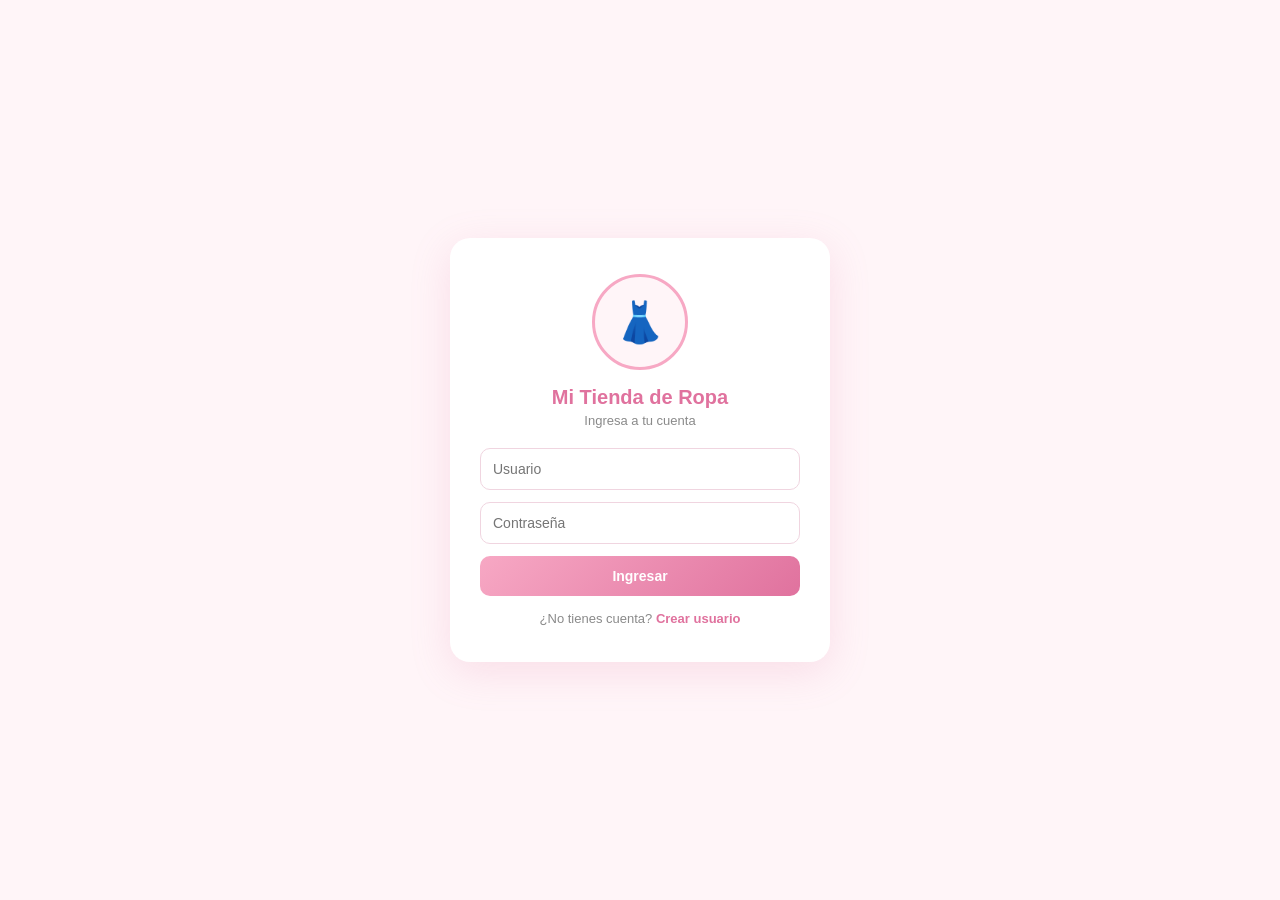
==== commit 2f61bce0: "index.html" ====
--- a/index.html
+++ b/index.html
@@ -16,17 +16,17 @@
     body {
       font-family: 'Segoe UI', Arial, sans-serif;
       margin: 0; background: var(--fondo);
-      min-height: 100vh; display: flex; align-items: center; justify-content: center; color: #333;
-    }
-
-    /* TARJETA PRINCIPAL (ESTILO ORIGINAL) */
+      min-height: 100vh; color: #333;
+    }
+    .centrado { display: flex; align-items: center; justify-content: center; min-height: 100vh; padding: 20px; }
+
+    /* TARJETA LOGIN */
     .auth-card {
       background: var(--blanco);
       border-radius: 20px; padding: 36px 30px;
       box-shadow: 0 10px 40px rgba(224, 114, 158, 0.18);
       text-align: center; width: 100%; max-width: 380px;
     }
-
     .logo-box {
       width: 96px; height: 96px; margin: 0 auto 16px;
       border-radius: 50%; background: var(--fondo);
@@ -35,104 +35,137 @@
       overflow: hidden; font-size: 40px;
     }
     .logo-box img { width: 100%; height: 100%; object-fit: cover; }
-    
     h1 { font-size: 20px; margin: 4px 0; color: var(--rosa-oscuro); font-weight: 700; }
     .subtitulo { font-size: 13px; color: var(--gris); margin-bottom: 20px; }
-
     input, select {
       width: 100%; padding: 12px; margin-bottom: 12px;
       border: 1.5px solid #f0d5e0; border-radius: 10px; outline: none; font-size: 14px;
     }
-    input:focus { border-color: var(--rosa-oscuro); }
-
+    input:focus, select:focus { border-color: var(--rosa-oscuro); }
     .btn-principal {
       width: 100%; padding: 12px;
       background: linear-gradient(135deg, var(--rosa), var(--rosa-oscuro));
       color: white; border: none; border-radius: 10px;
-      font-weight: 600; cursor: pointer; transition: 0.2s;
+      font-weight: 600; cursor: pointer; transition: 0.2s; font-size: 14px;
     }
     .btn-principal:hover { opacity: 0.9; }
-
+    .btn-principal:disabled { opacity: 0.6; cursor: not-allowed; }
     .mensaje {
       font-size: 13px; padding: 10px; border-radius: 8px;
       margin-bottom: 15px; display: none; text-align: left;
     }
     .error { background: #fde5ec; color: #c0447a; display: block; }
     .ok { background: #e6f7ea; color: #2a8a4a; display: block; }
-
-    .oculto { display: none; }
+    .oculto { display: none !important; }
     .switch-modo { margin-top: 15px; font-size: 13px; color: var(--gris); }
     .switch-modo a { color: var(--rosa-oscuro); font-weight: 600; text-decoration: none; cursor: pointer; }
 
     /* DASHBOARD */
-    #vistaApp { max-width: 900px; width: 95%; margin: 20px; }
+    #vistaApp { max-width: 1000px; width: 95%; margin: 20px auto; }
     .topbar {
-      background: white; padding: 15px; border-radius: 15px;
+      background: white; padding: 15px 20px; border-radius: 15px;
       display: flex; justify-content: space-between; align-items: center;
-      margin-bottom: 20px; box-shadow: 0 4px 15px rgba(0,0,0,0.05);
-    }
-    table { width: 100%; border-collapse: collapse; background: white; border-radius: 15px; overflow: hidden; }
-    th, td { padding: 12px; text-align: left; border-bottom: 1px solid #eee; }
-    th { color: var(--rosa-oscuro); font-size: 12px; text-transform: uppercase; }
+      margin-bottom: 20px; box-shadow: 0 4px 15px rgba(0,0,0,0.05); flex-wrap: wrap; gap: 10px;
+    }
+    .btn-salir {
+      background: none; border: 1px solid #e05555; color: #e05555; cursor: pointer;
+      padding: 8px 14px; border-radius: 8px; font-weight: 600;
+    }
+    .modulos {
+      display: grid; grid-template-columns: repeat(auto-fill, minmax(160px, 1fr));
+      gap: 15px; margin-bottom: 25px;
+    }
+    .modulo-card {
+      background: white; border-radius: 16px; padding: 22px 16px; text-align: center;
+      text-decoration: none; color: #333; box-shadow: 0 4px 15px rgba(0,0,0,0.05);
+      transition: 0.15s; border: 2px solid transparent;
+    }
+    .modulo-card:hover { transform: translateY(-3px); border-color: var(--rosa); }
+    .modulo-icono { font-size: 32px; margin-bottom: 8px; }
+    .modulo-nombre { font-weight: 700; color: var(--rosa-oscuro); font-size: 14px; }
+
+    .resumen { display: grid; grid-template-columns: repeat(auto-fit, minmax(180px, 1fr)); gap: 15px; margin-bottom: 25px; }
+    .stat-card { background: white; border-radius: 15px; padding: 18px; box-shadow: 0 4px 15px rgba(0,0,0,0.05); }
+    .stat-card .valor { font-size: 22px; font-weight: 700; color: var(--rosa-oscuro); }
+    .stat-card .label { font-size: 12px; color: var(--gris); text-transform: uppercase; margin-top: 4px; }
+
+    table { width: 100%; border-collapse: collapse; background: white; border-radius: 15px; overflow: hidden; box-shadow: 0 4px 15px rgba(0,0,0,0.05); }
+    th, td { padding: 12px; text-align: left; border-bottom: 1px solid #eee; font-size: 13px; }
+    th { color: var(--rosa-oscuro); font-size: 11px; text-transform: uppercase; background: #fdf1f5; }
+    .badge { padding: 3px 8px; border-radius: 20px; font-size: 11px; font-weight: 600; }
+    .badge-bajo { background: #fde5ec; color: #c0447a; }
+    .badge-ok { background: #e6f7ea; color: #2a8a4a; }
+    .cargando { text-align: center; padding: 20px; color: var(--gris); font-size: 13px; }
   </style>
 </head>
 <body>
 
-  <div id="vistaAuth" class="auth-card">
-    <div class="logo-box" id="logoWrap">👗</div>
-    <h1 id="txtNombreTienda">Mi Tienda de Ropa</h1>
-    <div class="subtitulo" id="txtSub">Ingresa a tu cuenta</div>
-
-    <div id="msg" class="mensaje"></div>
-
-    <!-- Login -->
-    <div id="formLogin">
-      <input type="text" id="lUser" placeholder="Usuario">
-      <input type="password" id="lPass" placeholder="Contraseña">
-      <button class="btn-principal" onclick="ejecutarLogin()">Ingresar</button>
-      <div class="switch-modo">¿No tienes cuenta? <a onclick="toggle(true)">Crear usuario</a></div>
-    </div>
-
-    <!-- Registro -->
-    <div id="formReg" class="oculto">
-      <input type="text" id="rNom" placeholder="Nombre completo">
-      <input type="text" id="rUser" placeholder="Nombre de usuario">
-      <input type="password" id="rPass" placeholder="Contraseña">
-      <select id="rRol">
-        <option value="Vendedor">Vendedor</option>
-        <option value="Admin">Administrador</option>
-      </select>
-      <button class="btn-principal" onclick="ejecutarRegistro()">Registrarme</button>
-      <div class="switch-modo">¿Ya tienes cuenta? <a onclick="toggle(false)">Iniciar sesión</a></div>
+  <div id="vistaAuth" class="centrado">
+    <div class="auth-card">
+      <div class="logo-box" id="logoWrap">👗</div>
+      <h1 id="txtNombreTienda">Mi Tienda de Ropa</h1>
+      <div class="subtitulo" id="txtSub">Ingresa a tu cuenta</div>
+
+      <div id="msg" class="mensaje"></div>
+
+      <div id="formLogin">
+        <input type="text" id="lUser" placeholder="Usuario" autocomplete="username">
+        <input type="password" id="lPass" placeholder="Contraseña" autocomplete="current-password">
+        <button class="btn-principal" id="btnLogin" onclick="ejecutarLogin()">Ingresar</button>
+        <div class="switch-modo">¿No tienes cuenta? <a onclick="toggle(true)">Crear usuario</a></div>
+      </div>
+
+      <div id="formReg" class="oculto">
+        <input type="text" id="rNom" placeholder="Nombre completo">
+        <input type="text" id="rUser" placeholder="Nombre de usuario">
+        <input type="password" id="rPass" placeholder="Contraseña">
+        <select id="rRol">
+          <option value="Vendedor">Vendedor</option>
+          <option value="Cajero">Cajero</option>
+          <option value="Admin">Administrador</option>
+        </select>
+        <button class="btn-principal" id="btnReg" onclick="ejecutarRegistro()">Registrarme</button>
+        <div class="switch-modo">¿Ya tienes cuenta? <a onclick="toggle(false)">Iniciar sesión</a></div>
+      </div>
     </div>
   </div>
 
-  <!-- DASHBOARD -->
   <div id="vistaApp" class="oculto">
     <div class="topbar">
       <div>
-        <strong style="color:var(--rosa-oscuro)" id="appTienda"></strong> | <span id="appUser"></span>
+        <strong style="color:var(--rosa-oscuro)" id="appTienda"></strong> · <span id="appUser"></span>
       </div>
-      <button onclick="location.reload()" style="background:none; border:1px solid red; color:red; cursor:pointer; padding:5px 10px; border-radius:8px;">Salir</button>
+      <button class="btn-salir" onclick="cerrarSesion()">Salir</button>
     </div>
+
+    <div class="modulos">
+      <a class="modulo-card" href="inventario.html"><div class="modulo-icono">📦</div><div class="modulo-nombre">Inventario</div></a>
+      <a class="modulo-card" href="ventas.html"><div class="modulo-icono">🧾</div><div class="modulo-nombre">Ventas</div></a>
+      <a class="modulo-card" href="clientes.html"><div class="modulo-icono">👥</div><div class="modulo-nombre">Clientes</div></a>
+      <a class="modulo-card" href="compras.html"><div class="modulo-icono">🛒</div><div class="modulo-nombre">Compras</div></a>
+      <a class="modulo-card" href="caja.html"><div class="modulo-icono">💰</div><div class="modulo-nombre">Caja</div></a>
+      <a class="modulo-card" href="reportes.html"><div class="modulo-icono">📊</div><div class="modulo-nombre">Reportes</div></a>
+    </div>
+
+    <div class="resumen" id="resumenStats"></div>
+
     <table>
-      <thead><tr><th>Producto</th><th>Categoría</th><th>Stock</th><th>Precio</th></tr></thead>
-      <tbody id="listaInv"></tbody>
+      <thead><tr><th>Producto</th><th>Categoría</th><th>Stock</th><th>Precio</th><th>Estado</th></tr></thead>
+      <tbody id="listaInv"><tr><td colspan="5" class="cargando">Cargando inventario...</td></tr></tbody>
     </table>
   </div>
 
   <script>
+    // ⚠️ Reemplaza esta URL por la de tu propia implementación de Apps Script (termina en /exec)
     const API_URL = 'https://script.google.com/macros/s/AKfycbwF0T4dFM_SbfCxq6dBBSdQBL_xP2R64RZFJW-ly0AGiEWuRvVrIHXV7AQ2WrchaT_W/exec';
 
     async function api(accion, params = {}, metodo = 'POST') {
       const url = metodo === 'GET' ? `${API_URL}?action=${accion}&${new URLSearchParams(params)}` : API_URL;
       const config = {
-        method: 'POST',
+        method: metodo,
         headers: { 'Content-Type': 'text/plain;charset=utf-8' },
-        body: JSON.stringify({ action: accion, ...params })
+        body: metodo === 'GET' ? undefined : JSON.stringify({ action: accion, ...params })
       };
-      if (metodo === 'GET') delete config.body, config.method = 'GET';
-
       const res = await fetch(url, config);
       const json = await res.json();
       if (!json.ok) throw new Error(json.error);
@@ -146,29 +179,59 @@
       document.getElementById('msg').style.display = 'none';
     }
 
+    function mostrarMensaje(texto, tipo) {
+      const m = document.getElementById('msg');
+      m.innerText = texto;
+      m.className = 'mensaje ' + tipo;
+    }
+
     async function ejecutarLogin() {
-      const usuario = document.getElementById('lUser').value;
+      const usuario = document.getElementById('lUser').value.trim();
       const password = document.getElementById('lPass').value;
+      if (!usuario || !password) { mostrarMensaje('Escribe tu usuario y contraseña', 'error'); return; }
+      const btn = document.getElementById('btnLogin');
+      btn.disabled = true; btn.innerText = 'Ingresando...';
       try {
         const user = await api('login', { usuario, password });
+        guardarSesion(user);
         entrarApp(user);
       } catch (e) {
-        const m = document.getElementById('msg'); m.innerText = e.message; m.className = 'mensaje error';
+        mostrarMensaje(e.message, 'error');
+      } finally {
+        btn.disabled = false; btn.innerText = 'Ingresar';
       }
     }
 
     async function ejecutarRegistro() {
-      const nombre = document.getElementById('rNom').value;
-      const usuario = document.getElementById('rUser').value;
+      const nombre = document.getElementById('rNom').value.trim();
+      const usuario = document.getElementById('rUser').value.trim();
       const password = document.getElementById('rPass').value;
       const rol = document.getElementById('rRol').value;
+      if (!nombre || !usuario || !password) { mostrarMensaje('Completa todos los campos', 'error'); return; }
+      const btn = document.getElementById('btnReg');
+      btn.disabled = true; btn.innerText = 'Creando...';
       try {
         await api('registrarUsuario', { nombre, usuario, password, rol });
-        const m = document.getElementById('msg'); m.innerText = "¡Creado! Ya puedes entrar."; m.className = 'mensaje ok';
+        mostrarMensaje('¡Creado! Ya puedes entrar.', 'ok');
         toggle(false);
       } catch (e) {
-        const m = document.getElementById('msg'); m.innerText = e.message; m.className = 'mensaje error';
-      }
+        mostrarMensaje(e.message, 'error');
+      } finally {
+        btn.disabled = false; btn.innerText = 'Registrarme';
+      }
+    }
+
+    function guardarSesion(u) {
+      localStorage.setItem('pos_token', u.token);
+      localStorage.setItem('pos_usuario', JSON.stringify(u));
+    }
+
+    function cerrarSesion() {
+      const token = localStorage.getItem('pos_token');
+      if (token) api('logoutSesion', { token }).catch(() => {});
+      localStorage.removeItem('pos_token');
+      localStorage.removeItem('pos_usuario');
+      location.reload();
     }
 
     function entrarApp(u) {
@@ -180,17 +243,59 @@
     }
 
     async function cargarInv() {
-      const data = await api('getInventario', {}, 'GET');
-      const b = document.getElementById('listaInv');
-      b.innerHTML = data.map(p => `<tr><td>${p.producto}</td><td>${p.categoria}</td><td>${p.stock}</td><td>$${p.precio}</td></tr>`).join('');
+      try {
+        const data = await api('getInventario', {}, 'GET');
+        const activos = data.filter(p => p.estado !== 'Inactivo');
+        const stockBajo = activos.filter(p => Number(p.stock) <= Number(p.stockMinimo));
+        const valorInventario = activos.reduce((s, p) => s + Number(p.stock) * Number(p.precio), 0);
+
+        document.getElementById('resumenStats').innerHTML = `
+          <div class="stat-card"><div class="valor">${activos.length}</div><div class="label">Productos activos</div></div>
+          <div class="stat-card"><div class="valor">${stockBajo.length}</div><div class="label">Con stock bajo</div></div>
+          <div class="stat-card"><div class="valor">$${valorInventario.toLocaleString('es-CO')}</div><div class="label">Valor en inventario</div></div>
+        `;
+
+        const b = document.getElementById('listaInv');
+        if (activos.length === 0) {
+          b.innerHTML = '<tr><td colspan="5" class="cargando">Aún no hay productos. Agrégalos desde el módulo Inventario.</td></tr>';
+          return;
+        }
+        b.innerHTML = activos.slice(0, 8).map(p => {
+          const bajo = Number(p.stock) <= Number(p.stockMinimo);
+          return `<tr>
+            <td>${p.nombre}</td>
+            <td>${p.categoria || '-'}</td>
+            <td><span class="badge ${bajo ? 'badge-bajo' : 'badge-ok'}">${p.stock}</span></td>
+            <td>$${Number(p.precio).toLocaleString('es-CO')}</td>
+            <td>${p.estado || 'Activo'}</td>
+          </tr>`;
+        }).join('');
+      } catch (e) {
+        document.getElementById('listaInv').innerHTML = `<tr><td colspan="5" class="cargando">Error cargando inventario: ${e.message}</td></tr>`;
+      }
+    }
+
+    async function intentarSesionGuardada() {
+      const token = localStorage.getItem('pos_token');
+      if (!token) return;
+      try {
+        const sesion = await api('validarSesion', { token }, 'GET');
+        entrarApp(sesion);
+      } catch (e) {
+        localStorage.removeItem('pos_token');
+        localStorage.removeItem('pos_usuario');
+      }
     }
 
     window.onload = async () => {
       try {
         const config = await api('getConfigPublica', {}, 'GET');
-        document.getElementById('txtNombreTienda').innerText = config.nombre;
-        if(config.logo) document.getElementById('logoWrap').innerHTML = `<img src="${config.logo}">`;
-      } catch(e) {}
+        document.getElementById('txtNombreTienda').innerText = config.nombreEmpresa || 'Mi Tienda de Ropa';
+        if (config.logoUrl) document.getElementById('logoWrap').innerHTML = `<img src="${config.logoUrl}" alt="Logo">`;
+      } catch (e) {
+        console.error('Error cargando configuración:', e);
+      }
+      await intentarSesionGuardada();
     };
   </script>
 </body>
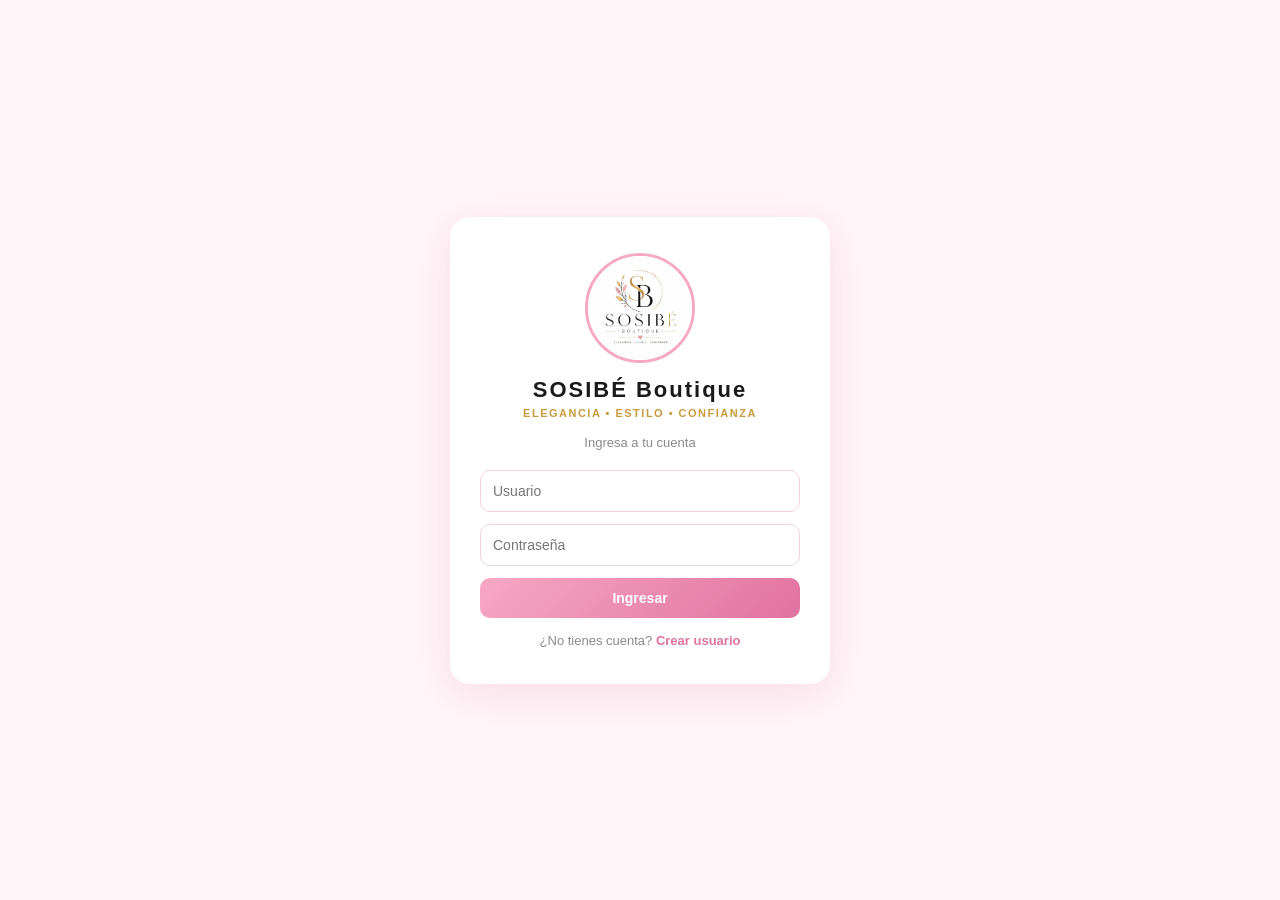
==== commit ecc9fe5e: "index.html" ====
--- a/index.html
+++ b/index.html
@@ -3,11 +3,12 @@
 <head>
   <meta charset="utf-8">
   <meta name="viewport" content="width=device-width, initial-scale=1">
-  <title>Mi Tienda de Ropa</title>
+  <title>SOSIBÉ Boutique</title>
   <style>
     :root {
       --rosa: #f7a8c4;
       --rosa-oscuro: #e0729e;
+      --dorado: #c99a3c;
       --blanco: #ffffff;
       --gris: #8a8a8a;
       --fondo: #fff5f8;
@@ -28,14 +29,18 @@
       text-align: center; width: 100%; max-width: 380px;
     }
     .logo-box {
-      width: 96px; height: 96px; margin: 0 auto 16px;
-      border-radius: 50%; background: var(--fondo);
+      width: 110px; height: 110px; margin: 0 auto 14px;
+      border-radius: 50%; background: var(--blanco);
       border: 3px solid var(--rosa);
       display: flex; align-items: center; justify-content: center;
       overflow: hidden; font-size: 40px;
     }
     .logo-box img { width: 100%; height: 100%; object-fit: cover; }
-    h1 { font-size: 20px; margin: 4px 0; color: var(--rosa-oscuro); font-weight: 700; }
+    h1 { font-size: 22px; margin: 4px 0 0; color: #1a1a1a; font-weight: 700; letter-spacing: 2px; }
+    .eslogan {
+      font-size: 11px; color: var(--dorado); letter-spacing: 1.5px;
+      text-transform: uppercase; margin: 4px 0 16px; font-weight: 600;
+    }
     .subtitulo { font-size: 13px; color: var(--gris); margin-bottom: 20px; }
     input, select {
       width: 100%; padding: 12px; margin-bottom: 12px;
@@ -102,8 +107,9 @@
 
   <div id="vistaAuth" class="centrado">
     <div class="auth-card">
-      <div class="logo-box" id="logoWrap">👗</div>
-      <h1 id="txtNombreTienda">Mi Tienda de Ropa</h1>
+      <div class="logo-box" id="logoWrap"><img src="[data-uri]" alt="Logo SOSIBÉ Boutique"></div>
+      <h1 id="txtNombreTienda">SOSIBÉ Boutique</h1>
+      <div class="eslogan" id="txtEslogan">Elegancia • Estilo • Confianza</div>
       <div class="subtitulo" id="txtSub">Ingresa a tu cuenta</div>
 
       <div id="msg" class="mensaje"></div>
@@ -130,31 +136,6 @@
     </div>
   </div>
 
-  <div id="vistaApp" class="oculto">
-    <div class="topbar">
-      <div>
-        <strong style="color:var(--rosa-oscuro)" id="appTienda"></strong> · <span id="appUser"></span>
-      </div>
-      <button class="btn-salir" onclick="cerrarSesion()">Salir</button>
-    </div>
-
-    <div class="modulos">
-      <a class="modulo-card" href="inventario.html"><div class="modulo-icono">📦</div><div class="modulo-nombre">Inventario</div></a>
-      <a class="modulo-card" href="ventas.html"><div class="modulo-icono">🧾</div><div class="modulo-nombre">Ventas</div></a>
-      <a class="modulo-card" href="clientes.html"><div class="modulo-icono">👥</div><div class="modulo-nombre">Clientes</div></a>
-      <a class="modulo-card" href="compras.html"><div class="modulo-icono">🛒</div><div class="modulo-nombre">Compras</div></a>
-      <a class="modulo-card" href="caja.html"><div class="modulo-icono">💰</div><div class="modulo-nombre">Caja</div></a>
-      <a class="modulo-card" href="reportes.html"><div class="modulo-icono">📊</div><div class="modulo-nombre">Reportes</div></a>
-    </div>
-
-    <div class="resumen" id="resumenStats"></div>
-
-    <table>
-      <thead><tr><th>Producto</th><th>Categoría</th><th>Stock</th><th>Precio</th><th>Estado</th></tr></thead>
-      <tbody id="listaInv"><tr><td colspan="5" class="cargando">Cargando inventario...</td></tr></tbody>
-    </table>
-  </div>
-
   <script>
     // ⚠️ Reemplaza esta URL por la de tu propia implementación de Apps Script (termina en /exec)
     const API_URL = 'https://script.google.com/macros/s/AKfycbwF0T4dFM_SbfCxq6dBBSdQBL_xP2R64RZFJW-ly0AGiEWuRvVrIHXV7AQ2WrchaT_W/exec';
@@ -194,10 +175,9 @@
       try {
         const user = await api('login', { usuario, password });
         guardarSesion(user);
-        entrarApp(user);
+        window.location.href = 'dashboard.html';
       } catch (e) {
         mostrarMensaje(e.message, 'error');
-      } finally {
         btn.disabled = false; btn.innerText = 'Ingresar';
       }
     }
@@ -234,53 +214,12 @@
       location.reload();
     }
 
-    function entrarApp(u) {
-      document.getElementById('vistaAuth').classList.add('oculto');
-      document.getElementById('vistaApp').classList.remove('oculto');
-      document.getElementById('appTienda').innerText = document.getElementById('txtNombreTienda').innerText;
-      document.getElementById('appUser').innerText = `${u.nombre} (${u.rol})`;
-      cargarInv();
-    }
-
-    async function cargarInv() {
-      try {
-        const data = await api('getInventario', {}, 'GET');
-        const activos = data.filter(p => p.estado !== 'Inactivo');
-        const stockBajo = activos.filter(p => Number(p.stock) <= Number(p.stockMinimo));
-        const valorInventario = activos.reduce((s, p) => s + Number(p.stock) * Number(p.precio), 0);
-
-        document.getElementById('resumenStats').innerHTML = `
-          <div class="stat-card"><div class="valor">${activos.length}</div><div class="label">Productos activos</div></div>
-          <div class="stat-card"><div class="valor">${stockBajo.length}</div><div class="label">Con stock bajo</div></div>
-          <div class="stat-card"><div class="valor">$${valorInventario.toLocaleString('es-CO')}</div><div class="label">Valor en inventario</div></div>
-        `;
-
-        const b = document.getElementById('listaInv');
-        if (activos.length === 0) {
-          b.innerHTML = '<tr><td colspan="5" class="cargando">Aún no hay productos. Agrégalos desde el módulo Inventario.</td></tr>';
-          return;
-        }
-        b.innerHTML = activos.slice(0, 8).map(p => {
-          const bajo = Number(p.stock) <= Number(p.stockMinimo);
-          return `<tr>
-            <td>${p.nombre}</td>
-            <td>${p.categoria || '-'}</td>
-            <td><span class="badge ${bajo ? 'badge-bajo' : 'badge-ok'}">${p.stock}</span></td>
-            <td>$${Number(p.precio).toLocaleString('es-CO')}</td>
-            <td>${p.estado || 'Activo'}</td>
-          </tr>`;
-        }).join('');
-      } catch (e) {
-        document.getElementById('listaInv').innerHTML = `<tr><td colspan="5" class="cargando">Error cargando inventario: ${e.message}</td></tr>`;
-      }
-    }
-
     async function intentarSesionGuardada() {
       const token = localStorage.getItem('pos_token');
       if (!token) return;
       try {
-        const sesion = await api('validarSesion', { token }, 'GET');
-        entrarApp(sesion);
+        await api('validarSesion', { token }, 'GET');
+        window.location.href = 'dashboard.html';
       } catch (e) {
         localStorage.removeItem('pos_token');
         localStorage.removeItem('pos_usuario');
@@ -290,7 +229,7 @@
     window.onload = async () => {
       try {
         const config = await api('getConfigPublica', {}, 'GET');
-        document.getElementById('txtNombreTienda').innerText = config.nombreEmpresa || 'Mi Tienda de Ropa';
+        if (config.nombreEmpresa) document.getElementById('txtNombreTienda').innerText = config.nombreEmpresa;
         if (config.logoUrl) document.getElementById('logoWrap').innerHTML = `<img src="${config.logoUrl}" alt="Logo">`;
       } catch (e) {
         console.error('Error cargando configuración:', e);
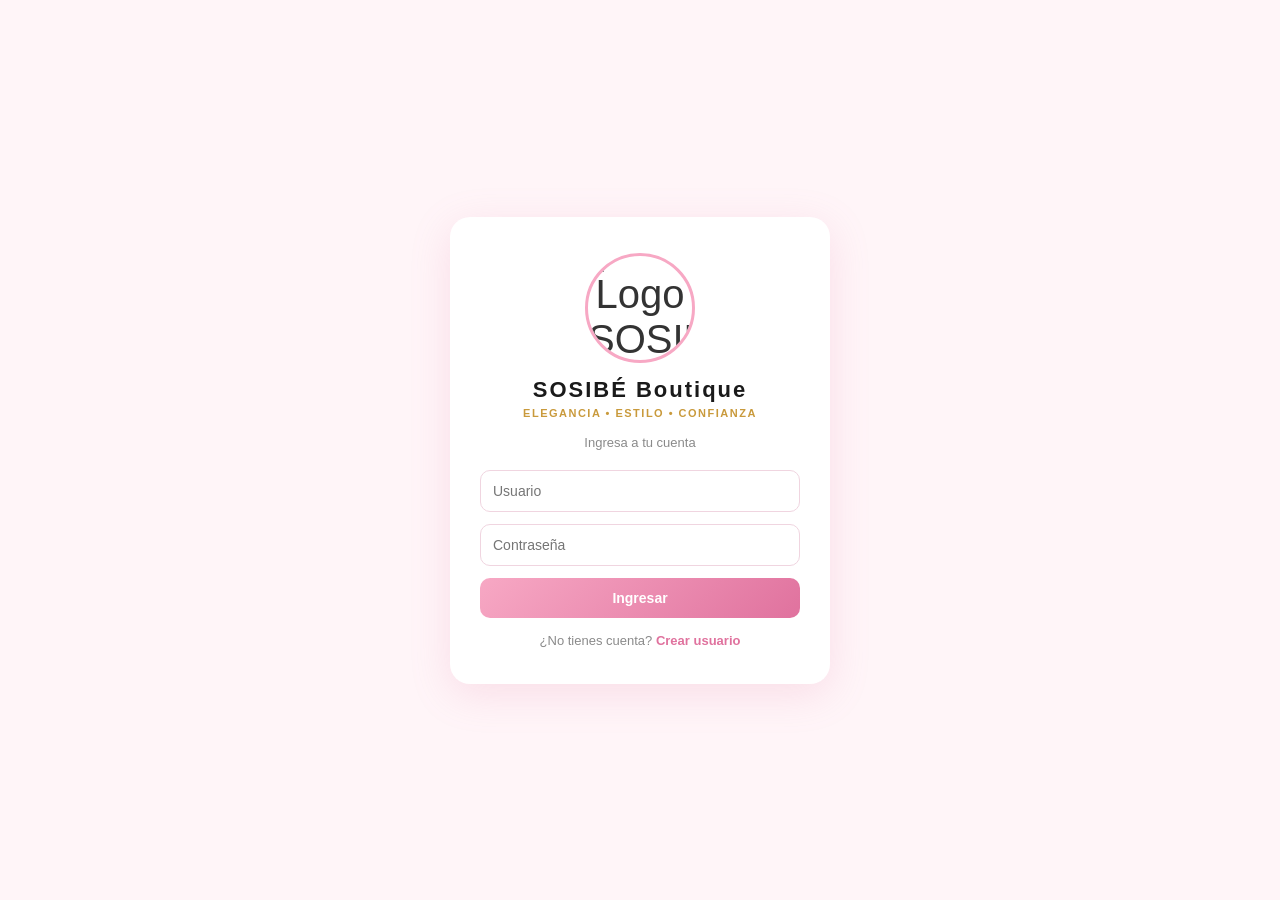
==== commit de5dd1bc: "Add files via upload" ====
--- a/index.html
+++ b/index.html
@@ -65,49 +65,13 @@
     .switch-modo { margin-top: 15px; font-size: 13px; color: var(--gris); }
     .switch-modo a { color: var(--rosa-oscuro); font-weight: 600; text-decoration: none; cursor: pointer; }
 
-    /* DASHBOARD */
-    #vistaApp { max-width: 1000px; width: 95%; margin: 20px auto; }
-    .topbar {
-      background: white; padding: 15px 20px; border-radius: 15px;
-      display: flex; justify-content: space-between; align-items: center;
-      margin-bottom: 20px; box-shadow: 0 4px 15px rgba(0,0,0,0.05); flex-wrap: wrap; gap: 10px;
-    }
-    .btn-salir {
-      background: none; border: 1px solid #e05555; color: #e05555; cursor: pointer;
-      padding: 8px 14px; border-radius: 8px; font-weight: 600;
-    }
-    .modulos {
-      display: grid; grid-template-columns: repeat(auto-fill, minmax(160px, 1fr));
-      gap: 15px; margin-bottom: 25px;
-    }
-    .modulo-card {
-      background: white; border-radius: 16px; padding: 22px 16px; text-align: center;
-      text-decoration: none; color: #333; box-shadow: 0 4px 15px rgba(0,0,0,0.05);
-      transition: 0.15s; border: 2px solid transparent;
-    }
-    .modulo-card:hover { transform: translateY(-3px); border-color: var(--rosa); }
-    .modulo-icono { font-size: 32px; margin-bottom: 8px; }
-    .modulo-nombre { font-weight: 700; color: var(--rosa-oscuro); font-size: 14px; }
-
-    .resumen { display: grid; grid-template-columns: repeat(auto-fit, minmax(180px, 1fr)); gap: 15px; margin-bottom: 25px; }
-    .stat-card { background: white; border-radius: 15px; padding: 18px; box-shadow: 0 4px 15px rgba(0,0,0,0.05); }
-    .stat-card .valor { font-size: 22px; font-weight: 700; color: var(--rosa-oscuro); }
-    .stat-card .label { font-size: 12px; color: var(--gris); text-transform: uppercase; margin-top: 4px; }
-
-    table { width: 100%; border-collapse: collapse; background: white; border-radius: 15px; overflow: hidden; box-shadow: 0 4px 15px rgba(0,0,0,0.05); }
-    th, td { padding: 12px; text-align: left; border-bottom: 1px solid #eee; font-size: 13px; }
-    th { color: var(--rosa-oscuro); font-size: 11px; text-transform: uppercase; background: #fdf1f5; }
-    .badge { padding: 3px 8px; border-radius: 20px; font-size: 11px; font-weight: 600; }
-    .badge-bajo { background: #fde5ec; color: #c0447a; }
-    .badge-ok { background: #e6f7ea; color: #2a8a4a; }
-    .cargando { text-align: center; padding: 20px; color: var(--gris); font-size: 13px; }
   </style>
 </head>
 <body>
 
   <div id="vistaAuth" class="centrado">
     <div class="auth-card">
-      <div class="logo-box" id="logoWrap"><img src="[data-uri]" alt="Logo SOSIBÉ Boutique"></div>
+      <div class="logo-box" id="logoWrap"><img src="assets/logo-sosibe.jpg" alt="Logo SOSIBÉ Boutique" onerror="this.onerror=null;this.src='assets/logo-sosibe.jpg';"></div>
       <h1 id="txtNombreTienda">SOSIBÉ Boutique</h1>
       <div class="eslogan" id="txtEslogan">Elegancia • Estilo • Confianza</div>
       <div class="subtitulo" id="txtSub">Ingresa a tu cuenta</div>
@@ -230,7 +194,7 @@
       try {
         const config = await api('getConfigPublica', {}, 'GET');
         if (config.nombreEmpresa) document.getElementById('txtNombreTienda').innerText = config.nombreEmpresa;
-        if (config.logoUrl) document.getElementById('logoWrap').innerHTML = `<img src="${config.logoUrl}" alt="Logo">`;
+        if (config.logoUrl) document.getElementById('logoWrap').innerHTML = `<img src="${config.logoUrl}" alt="Logo" onerror="this.onerror=null;this.src='assets/logo-sosibe.jpg';">`;
       } catch (e) {
         console.error('Error cargando configuración:', e);
       }
